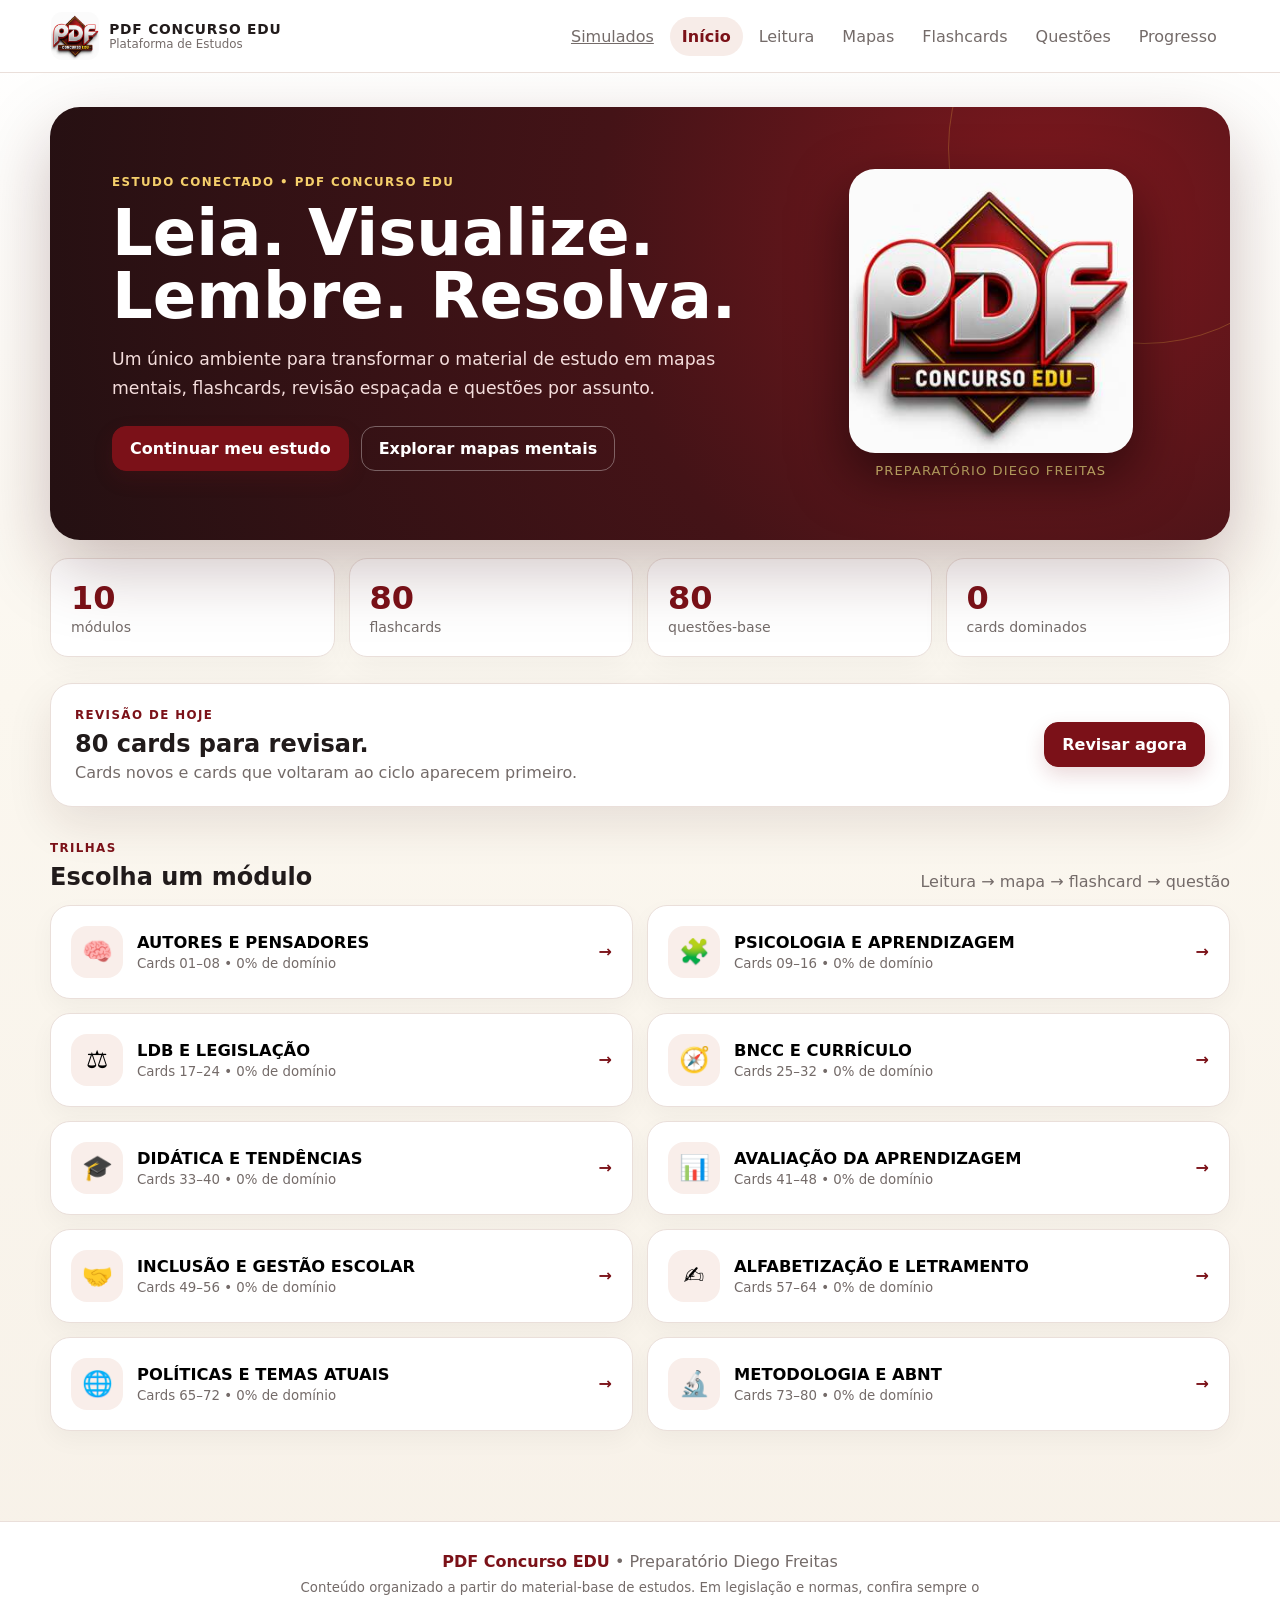
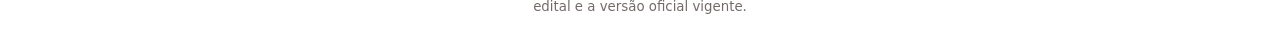
==== mapas/index.html @ 83bc8f93 "feat: connect study center to unified app shell" ====
<!doctype html>
<html lang="pt-BR">
<head>
  <meta charset="utf-8">
  <meta name="viewport" content="width=device-width,initial-scale=1,viewport-fit=cover">
  <meta name="theme-color" content="#7b1118">
  <meta name="description" content="Mapa de Estudos PDF Concurso EDU: leitura guiada, mapas mentais, flashcards, questões e acompanhamento de progresso.">
  <title>PDF Concurso EDU — Plataforma de Estudos</title>
  <link rel="icon" type="image/png" href="/assets/logo-pdf-concurso.png">
  <link rel="apple-touch-icon" href="/assets/logo-pdf-concurso.png">
  <link rel="manifest" href="/manifest.webmanifest">
  <link rel="stylesheet" href="styles.css">
</head>
<body>
<header class="topbar">
  <a class="brand" href="/" aria-label="PDF Concurso EDU - início">
    <img src="/assets/logo-pdf-concurso.png" alt="Logo PDF Concurso EDU">
    <span><strong>PDF CONCURSO EDU</strong><small>Plataforma de Estudos</small></span>
  </a>
  <nav class="topnav" aria-label="Navegação principal"><a href="/" class="navbtn navlink">Simulados</a>
    <button data-view="home" class="navbtn active">Início</button>
    <button data-view="read" class="navbtn">Leitura</button>
    <button data-view="maps" class="navbtn">Mapas</button>
    <button data-view="cards" class="navbtn">Flashcards</button>
    <button data-view="quiz" class="navbtn">Questões</button>
    <button data-view="progress" class="navbtn">Progresso</button>
  </nav>
  <button id="installBtn" class="install hidden">Instalar app</button>
</header>

<main>
  <section id="view-home" class="view">
    <div class="hero">
      <div>
        <p class="eyebrow">ESTUDO CONECTADO • PDF CONCURSO EDU</p>
        <h1>Leia. Visualize. Lembre. Resolva.</h1>
        <p>Um único ambiente para transformar o material de estudo em mapas mentais, flashcards, revisão espaçada e questões por assunto.</p>
        <div class="hero-actions">
          <button id="continueBtn" class="primary">Continuar meu estudo</button>
          <button class="secondary" data-view="maps">Explorar mapas mentais</button>
        </div>
      </div>
      <div class="hero-brand">
        <img src="/assets/logo-pdf-concurso.png" alt="PDF Concurso EDU">
        <span>Preparatório Diego Freitas</span>
      </div>
    </div>

    <div class="metrics">
      <article><b id="metricModules">10</b><span>módulos</span></article>
      <article><b id="metricCards">80</b><span>flashcards</span></article>
      <article><b id="metricQuestions">80</b><span>questões-base</span></article>
      <article><b id="metricRemembered">0</b><span>cards dominados</span></article>
    </div>

    <section class="panel today">
      <div>
        <p class="eyebrow">REVISÃO DE HOJE</p>
        <h2 id="dueTitle">Seu ciclo está pronto.</h2>
        <p id="dueText">Os cards ainda não revisados aparecem primeiro.</p>
      </div>
      <button id="reviewDueBtn" class="primary">Revisar agora</button>
    </section>

    <section>
      <div class="section-head">
        <div><p class="eyebrow">TRILHAS</p><h2>Escolha um módulo</h2></div>
        <span class="muted">Leitura → mapa → flashcard → questão</span>
      </div>
      <div id="homeModules" class="module-grid"></div>
    </section>
  </section>

  <section id="view-read" class="view hidden">
    <div class="page-head">
      <div><p class="eyebrow">LEITURA GUIADA</p><h1>Resumo por assunto</h1><p>Os pontos-chave do material-base organizados para leitura rápida antes da revisão ativa.</p></div>
      <div id="readSelector" class="module-select"></div>
    </div>
    <div class="reading-layout">
      <aside class="panel module-summary">
        <span id="readIcon" class="big-icon">📘</span>
        <p class="eyebrow">MÓDULO ATUAL</p>
        <h2 id="readModuleTitle"></h2>
        <p id="readModuleMeta"></p>
        <button class="secondary full" data-jump="maps">Abrir mapa mental</button>
        <button class="secondary full" data-jump="cards">Revisar flashcards</button>
      </aside>
      <div id="readingContent" class="reading-list"></div>
    </div>
  </section>

  <section id="view-maps" class="view hidden">
    <div class="page-head">
      <div><p class="eyebrow">MAPAS MENTAIS</p><h1>Conecte os conceitos</h1><p>Toque em cada ramo para abrir a explicação e a pegadinha associada.</p></div>
      <div id="mapSelector" class="module-select"></div>
    </div>
    <div id="mindmapStage" class="mindmap-stage"></div>
  </section>

  <section id="view-cards" class="view hidden">
    <div class="page-head">
      <div><p class="eyebrow">FLASHCARDS</p><h1>Revisão ativa</h1><p>Tente responder antes de virar. Depois marque seu nível de domínio.</p></div>
      <div class="card-controls">
        <select id="cardModuleSelect" aria-label="Filtrar flashcards por módulo"></select>
        <button id="shuffleCards" class="secondary compact">Embaralhar</button>
      </div>
    </div>
    <div class="flash-wrap">
      <div class="flash-meta">
        <span id="flashModule"></span>
        <strong id="flashCount"></strong>
      </div>
      <button id="flashcard" class="flashcard" aria-label="Virar flashcard">
        <span class="flash-inner">
          <span class="flash-face flash-front">
            <small>PERGUNTA</small>
            <strong id="flashQuestion"></strong>
            <em>Toque para virar</em>
          </span>
          <span class="flash-face flash-back">
            <small>RESPOSTA</small>
            <strong id="flashAnswer"></strong>
            <span id="flashTrap" class="trap"></span>
          </span>
        </span>
      </button>
      <div class="mastery">
        <button data-level="missed" class="missed">Não lembrei</button>
        <button data-level="almost" class="almost">Quase</button>
        <button data-level="remembered" class="remembered">Lembrei</button>
      </div>
      <div class="flash-nav">
        <button id="prevCard" class="secondary">← Anterior</button>
        <button id="nextCard" class="primary">Próximo →</button>
      </div>
    </div>
  </section>

  <section id="view-quiz" class="view hidden">
    <div class="page-head">
      <div><p class="eyebrow">QUESTÕES</p><h1>Treino ligado ao conteúdo</h1><p>As 80 questões-base usam as perguntas e respostas dos flashcards, com alternativas do mesmo módulo.</p></div>
    </div>
    <section id="quizSetup" class="panel quiz-setup">
      <label>Módulo<select id="quizModuleSelect"></select></label>
      <label>Quantidade<select id="quizAmount"><option value="5">5 questões</option><option value="10" selected>10 questões</option><option value="20">20 questões</option><option value="40">40 questões</option></select></label>
      <button id="startQuiz" class="primary">Começar treino</button>
    </section>
    <section id="quizPlay" class="hidden">
      <div class="quiz-top"><span id="quizProgress"></span><span id="quizScore"></span></div>
      <div class="progressbar"><i id="quizBar"></i></div>
      <article class="quiz-card">
        <span id="quizTag" class="tag"></span>
        <h2 id="quizPrompt"></h2>
        <div id="quizOptions" class="quiz-options"></div>
        <div id="quizFeedback" class="feedback hidden"></div>
        <button id="quizNext" class="primary hidden">Próxima questão</button>
      </article>
    </section>
    <section id="quizResult" class="panel result hidden"></section>
  </section>

  <section id="view-progress" class="view hidden">
    <div class="page-head">
      <div><p class="eyebrow">PROGRESSO</p><h1>Seu painel de domínio</h1><p>Acompanhe o que já foi estudado, o que está quase lá e o que precisa voltar para a revisão.</p></div>
    </div>
    <div class="progress-grid">
      <article class="panel progress-ring-card">
        <div id="masteryRing" class="mastery-ring"><span><b id="masteryPercent">0%</b><small>domínio</small></span></div>
        <p id="masteryText">Comece pelos primeiros flashcards para construir seu histórico.</p>
      </article>
      <article class="panel progress-numbers">
        <div><b id="pRemembered">0</b><span>Lembrei</span></div>
        <div><b id="pAlmost">0</b><span>Quase</span></div>
        <div><b id="pMissed">0</b><span>Não lembrei</span></div>
        <div><b id="pQuiz">0%</b><span>Acerto em questões</span></div>
      </article>
    </div>
    <section class="panel">
      <div class="section-head"><div><p class="eyebrow">POR MÓDULO</p><h2>Evolução das trilhas</h2></div></div>
      <div id="moduleProgress" class="module-progress"></div>
    </section>
    <div class="danger-zone">
      <button id="resetProgress" class="ghost danger">Zerar meu progresso</button>
    </div>
  </section>
</main>

<dialog id="detailDialog">
  <button id="closeDialog" class="dialog-close" aria-label="Fechar">×</button>
  <span id="dialogTag" class="tag"></span>
  <h2 id="dialogTitle"></h2>
  <p id="dialogAnswer"></p>
  <div id="dialogTrap" class="trap"></div>
  <div class="dialog-actions">
    <button id="dialogCard" class="secondary">Abrir no flashcard</button>
    <button id="dialogQuiz" class="primary">Treinar esta trilha</button>
  </div>
</dialog>

<nav class="bottomnav" aria-label="Navegação móvel">
  <button data-view="home" class="navbtn active">⌂<span>Início</span></button>
  <button data-view="maps" class="navbtn">⌘<span>Mapas</span></button>
  <button data-view="cards" class="navbtn">▣<span>Cards</span></button>
  <button data-view="quiz" class="navbtn">✓<span>Questões</span></button>
  <button data-view="progress" class="navbtn">◎<span>Progresso</span></button>
</nav>

<footer>
  <strong>PDF Concurso EDU</strong> • Preparatório Diego Freitas
  <small>Conteúdo organizado a partir do material-base de estudos. Em legislação e normas, confira sempre o edital e a versão oficial vigente.</small>
</footer>
<script src="app.js"></script>
</body>
</html>
---- mapas/styles.css ----
:root{
  --red:#7b1118;--red2:#a21620;--dark:#241012;--gold:#f3bf45;--cream:#fbf7ef;
  --paper:#fff;--ink:#211b1b;--muted:#746b69;--line:#eadfda;--ok:#236a48;--warn:#a96816;--bad:#a62a2a;
  --shadow:0 18px 45px rgba(56,20,22,.10);--radius:22px
}
*{box-sizing:border-box}html{scroll-behavior:smooth}body{margin:0;font-family:Inter,ui-sans-serif,system-ui,-apple-system,BlinkMacSystemFont,"Segoe UI",sans-serif;background:linear-gradient(180deg,#fff 0,#fbf7ef 42%,#f7f1e8 100%);color:var(--ink);min-height:100vh}
button,select{font:inherit}button{cursor:pointer}button:focus-visible,select:focus-visible,a:focus-visible{outline:3px solid #efc65f;outline-offset:3px}.hidden{display:none!important}
.topbar{position:sticky;top:0;z-index:50;display:flex;align-items:center;gap:24px;padding:12px clamp(16px,4vw,54px);background:rgba(255,255,255,.94);backdrop-filter:blur(16px);border-bottom:1px solid var(--line)}
.brand{display:flex;align-items:center;gap:10px;text-decoration:none;color:var(--ink);min-width:max-content}.brand img{width:48px;height:48px;object-fit:contain;border-radius:11px}.brand span{display:flex;flex-direction:column}.brand strong{font-size:.86rem;letter-spacing:.06em}.brand small{color:var(--muted);font-size:.74rem}
.topnav{display:flex;gap:4px;margin-left:auto}.navbtn{border:0;background:transparent;color:var(--muted);padding:10px 12px;border-radius:999px}.navbtn.active,.navbtn:hover{background:#f7ece8;color:var(--red);font-weight:700}
.install{border:1px solid #e6c66e;background:#fff7d7;color:#604715;padding:9px 12px;border-radius:12px;font-weight:700}
main{width:min(1180px,calc(100% - 32px));margin:0 auto;padding:34px 0 90px}.view{animation:fade .2s ease}@keyframes fade{from{opacity:.25;transform:translateY(5px)}to{opacity:1;transform:none}}
.hero{min-height:390px;border-radius:30px;padding:clamp(30px,5vw,62px);background:radial-gradient(circle at 85% 25%,#7f181e 0,#441317 43%,#241012 100%);color:#fff;display:grid;grid-template-columns:1.4fr .75fr;gap:40px;align-items:center;box-shadow:0 28px 70px rgba(62,17,20,.26);overflow:hidden;position:relative}.hero:before{content:"";position:absolute;width:390px;height:390px;border:1px solid rgba(243,191,69,.25);border-radius:50%;right:-110px;top:-155px}.hero h1{font-size:clamp(2.35rem,5vw,4.7rem);line-height:.98;margin:.2em 0 .28em;max-width:780px}.hero p:not(.eyebrow){font-size:1.08rem;line-height:1.65;color:#f4dddc;max-width:710px}.hero-actions{display:flex;gap:12px;flex-wrap:wrap;margin-top:24px}.hero-brand{display:flex;flex-direction:column;align-items:center;gap:10px;position:relative;z-index:2}.hero-brand img{width:min(290px,80%);aspect-ratio:1;object-fit:contain;filter:drop-shadow(0 22px 28px #0008);border-radius:26px}.hero-brand span{font-size:.82rem;color:#f6d680;letter-spacing:.08em;text-transform:uppercase}
.eyebrow{font-size:.74rem!important;font-weight:800;letter-spacing:.12em;color:var(--red);text-transform:uppercase;margin:0 0 8px}.hero .eyebrow{color:#f5cf6b}.primary,.secondary,.ghost{border-radius:14px;padding:12px 17px;font-weight:800;transition:.18s}.primary{border:1px solid var(--red);background:var(--red);color:#fff;box-shadow:0 8px 20px rgba(123,17,24,.16)}.primary:hover{background:var(--red2);transform:translateY(-1px)}.secondary{border:1px solid #dacac3;background:#fff;color:var(--red)}.hero .secondary{background:transparent;border-color:#ffffff55;color:#fff}.ghost{border:1px solid var(--line);background:transparent;color:var(--muted)}.compact{padding:9px 12px}.full{width:100%;margin-top:9px}
.metrics{display:grid;grid-template-columns:repeat(4,1fr);gap:14px;margin:18px 0 26px}.metrics article{background:#fff;border:1px solid var(--line);border-radius:18px;padding:20px;box-shadow:0 10px 30px rgba(30,20,20,.04)}.metrics b{display:block;font-size:2rem;color:var(--red)}.metrics span{color:var(--muted);font-size:.88rem}
.panel{background:#fff;border:1px solid var(--line);border-radius:var(--radius);padding:24px;box-shadow:var(--shadow)}.today{display:flex;justify-content:space-between;align-items:center;gap:18px;margin-bottom:34px}.today h2{margin:3px 0 5px}.today p:last-child{margin:0;color:var(--muted)}
.section-head,.page-head{display:flex;justify-content:space-between;align-items:flex-end;gap:22px}.section-head{margin:24px 0 14px}.section-head h2,.page-head h1{margin:0}.muted,.page-head p{color:var(--muted)}.page-head{margin-bottom:24px}.page-head>div:first-child{max-width:720px}
.module-grid{display:grid;grid-template-columns:repeat(2,1fr);gap:14px}.module-card{border:1px solid var(--line);background:#fff;border-radius:20px;padding:20px;text-align:left;display:grid;grid-template-columns:auto 1fr auto;gap:14px;align-items:center;box-shadow:0 9px 25px rgba(30,20,20,.04);transition:.2s}.module-card:hover{transform:translateY(-2px);border-color:#d4aaa7;box-shadow:var(--shadow)}.module-card .icon{width:52px;height:52px;border-radius:16px;background:#f9eeea;display:grid;place-items:center;font-size:1.55rem}.module-card b{display:block;font-size:1.02rem}.module-card small{display:block;color:var(--muted);margin-top:4px}.module-card .arrow{color:var(--red);font-weight:900}.module-card .mini{height:5px;background:#eee3df;border-radius:99px;overflow:hidden;margin-top:10px}.module-card .mini i{display:block;height:100%;background:linear-gradient(90deg,var(--red),var(--gold));border-radius:inherit}
.module-select{display:flex;gap:7px;flex-wrap:wrap;justify-content:flex-end}.module-select button{border:1px solid var(--line);background:#fff;color:var(--muted);border-radius:999px;padding:8px 11px}.module-select button.active{background:var(--red);color:#fff;border-color:var(--red)}
.reading-layout{display:grid;grid-template-columns:290px 1fr;gap:20px;align-items:start}.module-summary{position:sticky;top:88px}.big-icon{font-size:2.7rem;display:block;margin-bottom:12px}.module-summary h2{margin:6px 0}.module-summary>p:last-of-type{color:var(--muted);line-height:1.55}.reading-list{display:grid;gap:11px}.reading-list details{background:#fff;border:1px solid var(--line);border-radius:18px;padding:0 18px;box-shadow:0 8px 20px rgba(30,20,20,.035)}.reading-list summary{cursor:pointer;padding:18px 8px;font-weight:800;color:#442326}.reading-list details[open]{border-color:#d9aaa6}.reading-body{padding:0 8px 19px;color:#453e3d;line-height:1.68}.reading-body .trap{margin-top:13px}
.mindmap-stage{position:relative;height:690px;border-radius:30px;background:radial-gradient(circle at center,#fff 0,#fffaf4 45%,#f5ece4 100%);border:1px solid var(--line);overflow:hidden;box-shadow:var(--shadow)}.connections{position:absolute;inset:0;width:100%;height:100%;pointer-events:none}.connections line{stroke:#d8b3ac;stroke-width:.55;stroke-dasharray:1.5 1}.map-center,.map-node{position:absolute;transform:translate(-50%,-50%)}.map-center{left:50%;top:50%;width:230px;min-height:128px;background:linear-gradient(145deg,var(--red),#4c1115);color:#fff;border-radius:28px;display:grid;place-items:center;text-align:center;padding:22px;box-shadow:0 20px 45px rgba(93,17,22,.27);z-index:3}.map-center b{font-size:1.08rem}.map-center span{display:block;color:#f5cf6b;font-size:.75rem;margin-bottom:7px}.map-node{width:190px;min-height:105px;border:1px solid #e0c7c1;background:#fff;border-radius:18px;padding:14px;text-align:left;box-shadow:0 10px 24px rgba(50,20,20,.09);z-index:4;color:var(--ink)}.map-node:hover{border-color:#c47d78;transform:translate(-50%,-50%) scale(1.035)}.map-node small{color:var(--red);font-weight:800}.map-node b{display:block;margin-top:5px;font-size:.85rem;line-height:1.3}
.card-controls{display:flex;gap:8px}.card-controls select,.quiz-setup select{padding:10px 12px;border:1px solid var(--line);border-radius:12px;background:#fff;color:var(--ink)}.flash-wrap{width:min(760px,100%);margin:0 auto}.flash-meta{display:flex;justify-content:space-between;margin-bottom:12px;color:var(--muted)}.flash-meta strong{color:var(--red)}.flashcard{width:100%;height:390px;border:0;background:transparent;perspective:1200px;padding:0}.flash-inner{display:block;position:relative;width:100%;height:100%;transform-style:preserve-3d;transition:transform .55s cubic-bezier(.2,.75,.2,1)}.flashcard.flipped .flash-inner{transform:rotateY(180deg)}.flash-face{position:absolute;inset:0;backface-visibility:hidden;border-radius:30px;padding:clamp(28px,5vw,54px);display:flex;flex-direction:column;justify-content:center;align-items:center;text-align:center;box-shadow:var(--shadow)}.flash-front{background:linear-gradient(145deg,#fff,#fff9f2);border:1px solid #e7d5ce}.flash-back{background:linear-gradient(145deg,#5e1217,#2d1012);color:#fff;transform:rotateY(180deg)}.flash-face small{font-weight:900;letter-spacing:.14em;color:var(--red);margin-bottom:20px}.flash-back small{color:#f4c85a}.flash-face strong{font-size:clamp(1.35rem,3vw,2.15rem);line-height:1.34;max-width:640px}.flash-face em{color:var(--muted);font-style:normal;margin-top:26px}.flash-back .trap{margin-top:22px;max-width:630px}.mastery{display:grid;grid-template-columns:repeat(3,1fr);gap:10px;margin:14px 0}.mastery button{padding:13px;border-radius:14px;font-weight:800;background:#fff}.mastery .missed{border:1px solid #e6b0ad;color:var(--bad)}.mastery .almost{border:1px solid #e9c985;color:var(--warn)}.mastery .remembered{border:1px solid #a9d2be;color:var(--ok)}.mastery button.selected{box-shadow:inset 0 0 0 2px currentColor;background:#fffdf8}.flash-nav{display:flex;justify-content:space-between;gap:10px}
.trap{display:block;background:#fff4ce;border:1px solid #efd47d;color:#6b5010;border-radius:14px;padding:12px 14px;line-height:1.48;font-size:.9rem}.flash-back .trap{background:#ffffff12;border-color:#f3c66055;color:#ffe9a7}
.quiz-setup{display:grid;grid-template-columns:1fr 1fr auto;gap:16px;align-items:end}.quiz-setup label{display:flex;flex-direction:column;gap:7px;font-weight:800;color:#4b3c3a}.quiz-top{display:flex;justify-content:space-between;color:var(--muted);margin-bottom:9px}.progressbar{height:7px;background:#eadfda;border-radius:99px;overflow:hidden;margin-bottom:17px}.progressbar i{display:block;height:100%;width:0;background:linear-gradient(90deg,var(--red),var(--gold));transition:.3s}.quiz-card{background:#fff;border:1px solid var(--line);border-radius:26px;padding:clamp(22px,4vw,38px);box-shadow:var(--shadow)}.tag{display:inline-block;background:#f7e8e5;color:var(--red);border-radius:999px;padding:6px 10px;font-size:.72rem;font-weight:900;letter-spacing:.04em}.quiz-card h2{font-size:clamp(1.25rem,2.6vw,1.85rem);line-height:1.35}.quiz-options{display:grid;gap:10px}.quiz-options button{border:1px solid var(--line);background:#fff;border-radius:16px;padding:15px 16px;text-align:left;line-height:1.5;color:#3c3433}.quiz-options button:hover:not(:disabled){border-color:#c7837e;background:#fffaf7}.quiz-options button.correct{border-color:#78b397;background:#eef8f2;color:#1d5d3d}.quiz-options button.wrong{border-color:#d98d88;background:#fff0ee;color:#8d2828}.feedback{margin:16px 0;background:#f9f5ee;border-radius:16px;padding:16px;line-height:1.55}.feedback strong{display:block;margin-bottom:6px}.result{text-align:center;margin-top:18px}.result .bigscore{font-size:4rem;color:var(--red);font-weight:900;line-height:1}.result p{color:var(--muted)}
.progress-grid{display:grid;grid-template-columns:.8fr 1.4fr;gap:16px;margin-bottom:16px}.progress-ring-card{text-align:center}.mastery-ring{width:190px;height:190px;border-radius:50%;margin:0 auto 18px;display:grid;place-items:center;background:conic-gradient(var(--red) 0%,#eadfda 0)}.mastery-ring:before{content:"";width:142px;height:142px;background:#fff;border-radius:50%;position:absolute}.mastery-ring span{position:relative;z-index:2;display:flex;flex-direction:column}.mastery-ring b{font-size:2.15rem;color:var(--red)}.mastery-ring small{color:var(--muted)}.progress-ring-card p{color:var(--muted);line-height:1.5}.progress-numbers{display:grid;grid-template-columns:repeat(2,1fr);gap:10px}.progress-numbers div{background:#fbf7f1;border-radius:16px;padding:20px}.progress-numbers b{display:block;font-size:1.8rem;color:var(--red)}.progress-numbers span{color:var(--muted);font-size:.85rem}.module-progress{display:grid;gap:13px}.module-progress-row{display:grid;grid-template-columns:46px 1fr auto;gap:12px;align-items:center}.module-progress-row .icon{width:42px;height:42px;border-radius:12px;background:#f8eeea;display:grid;place-items:center}.module-progress-row b{display:block}.module-progress-row small{color:var(--muted)}.module-progress-row .rowbar{height:6px;background:#eee3df;border-radius:99px;overflow:hidden;margin-top:8px}.module-progress-row .rowbar i{display:block;height:100%;background:linear-gradient(90deg,var(--red),var(--gold))}.danger-zone{text-align:right;margin-top:18px}.danger{color:var(--bad);border-color:#efc4c1}
dialog{width:min(640px,calc(100% - 30px));border:0;border-radius:26px;padding:32px;box-shadow:0 30px 80px #0005;color:var(--ink)}dialog::backdrop{background:#1c0e0f99;backdrop-filter:blur(4px)}.dialog-close{position:absolute;right:18px;top:14px;border:0;background:transparent;font-size:2rem;color:var(--muted)}dialog h2{font-size:1.45rem;line-height:1.35}dialog p{line-height:1.65;color:#4b4240}.dialog-actions{display:flex;gap:10px;margin-top:18px}
.bottomnav{display:none}footer{text-align:center;color:var(--muted);padding:30px 20px 38px;border-top:1px solid var(--line);background:#fff}footer strong{color:var(--red)}footer small{display:block;margin:7px auto 0;max-width:720px;line-height:1.45}
@media(max-width:980px){.topnav{display:none}.install{margin-left:auto}.hero{grid-template-columns:1fr}.hero-brand{display:none}.metrics{grid-template-columns:repeat(2,1fr)}.reading-layout{grid-template-columns:1fr}.module-summary{position:static}.page-head{align-items:flex-start;flex-direction:column}.module-select{justify-content:flex-start}.mindmap-stage{height:auto;padding:20px;display:grid;grid-template-columns:repeat(2,1fr);gap:12px}.connections{display:none}.map-center,.map-node{position:static;transform:none;width:auto;min-height:110px}.map-center{grid-column:1/-1}.map-node:hover{transform:none}.progress-grid{grid-template-columns:1fr}}
@media(max-width:720px){main{width:min(100% - 22px,1180px);padding-top:18px;padding-bottom:110px}.topbar{padding:9px 12px}.brand img{width:42px;height:42px}.brand strong{font-size:.78rem}.brand small{font-size:.68rem}.install{font-size:.75rem;padding:8px 9px}.hero{padding:30px 24px;min-height:360px;border-radius:24px}.hero h1{font-size:2.7rem}.metrics{gap:8px}.metrics article{padding:15px}.metrics b{font-size:1.55rem}.today{align-items:flex-start;flex-direction:column}.today .primary{width:100%}.module-grid{grid-template-columns:1fr}.module-card{padding:15px}.reading-list details{padding:0 12px}.mindmap-stage{grid-template-columns:1fr}.map-center{grid-column:auto}.flashcard{height:410px}.flash-face{padding:28px 22px}.mastery{grid-template-columns:1fr}.flash-nav button{flex:1}.quiz-setup{grid-template-columns:1fr}.progress-numbers{grid-template-columns:1fr 1fr}.bottomnav{position:fixed;display:grid;grid-template-columns:repeat(5,1fr);left:8px;right:8px;bottom:max(8px,env(safe-area-inset-bottom));z-index:60;background:#fff;border:1px solid var(--line);border-radius:20px;padding:6px;box-shadow:0 14px 40px #2e141633}.bottomnav .navbtn{padding:8px 3px;font-size:1.1rem}.bottomnav .navbtn span{display:block;font-size:.62rem;margin-top:2px}.page-head h1{font-size:2rem}.dialog-actions{flex-direction:column}footer{padding-bottom:110px}}
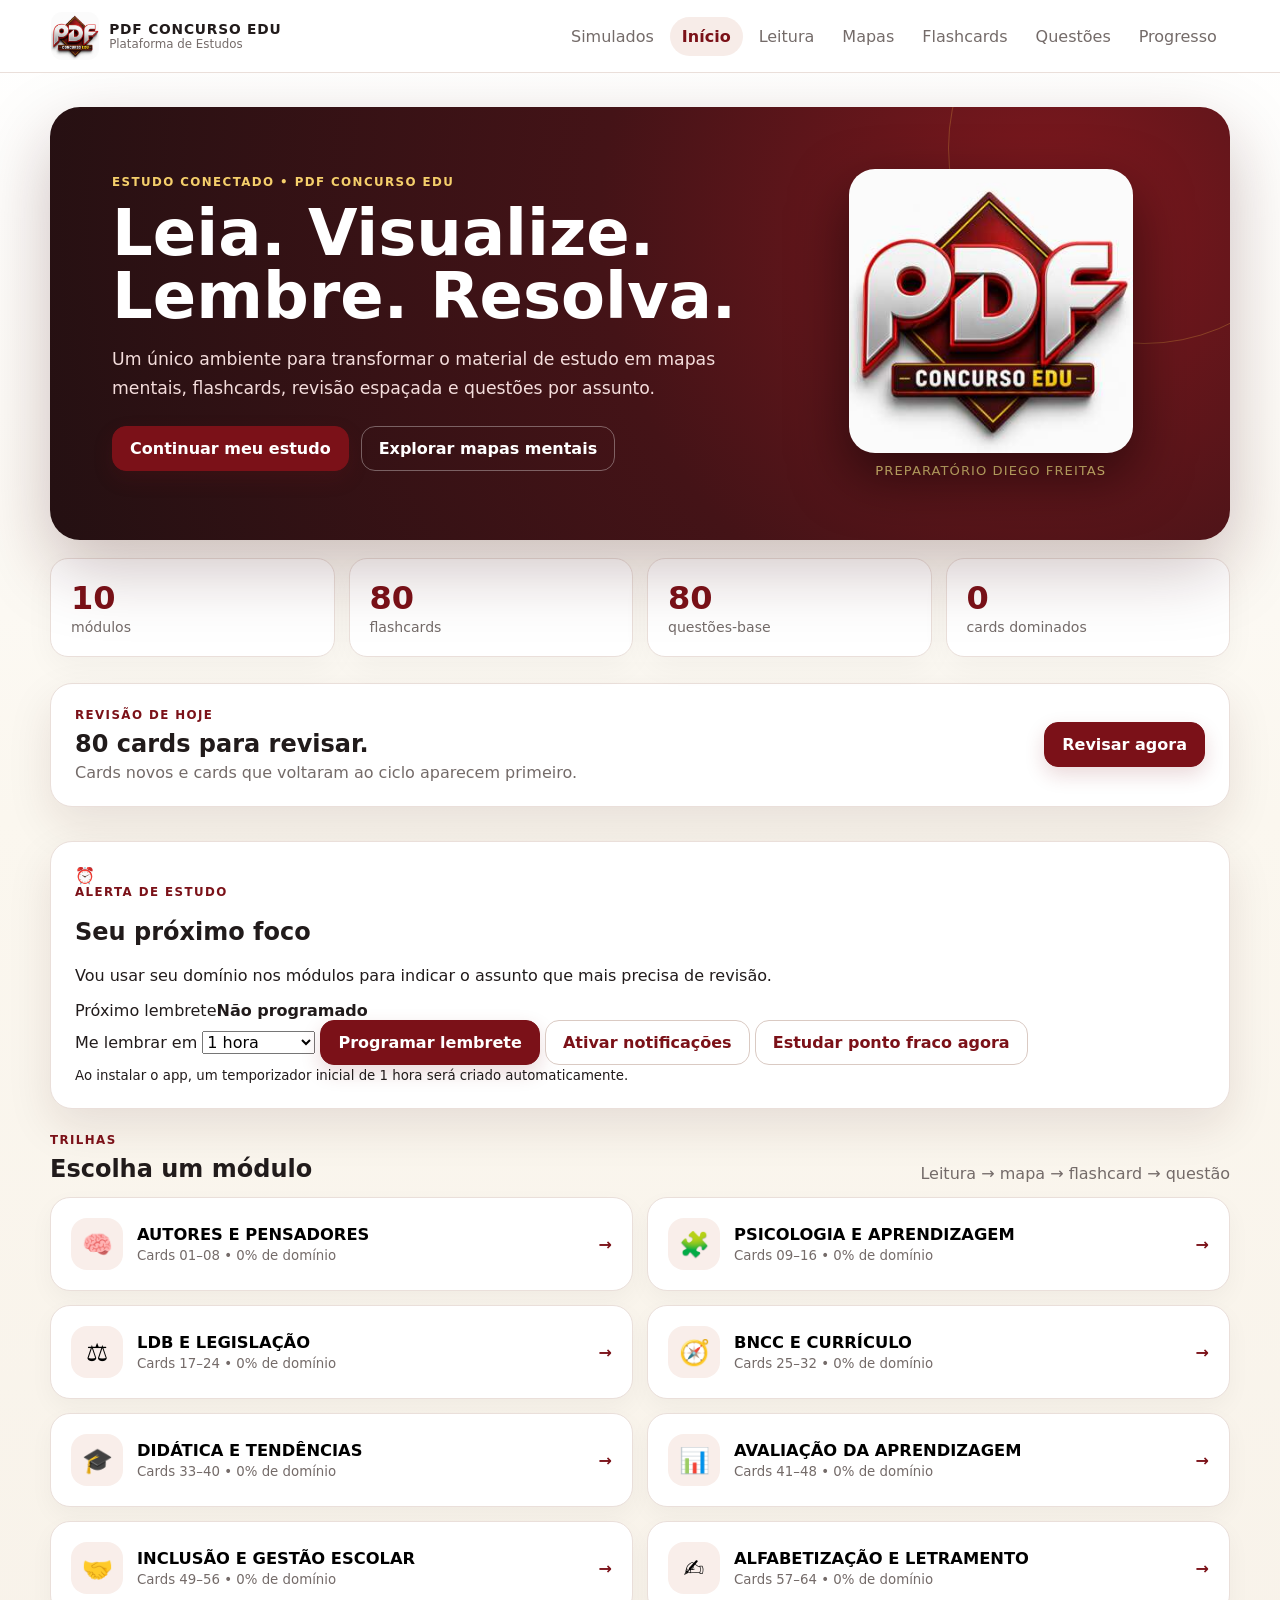
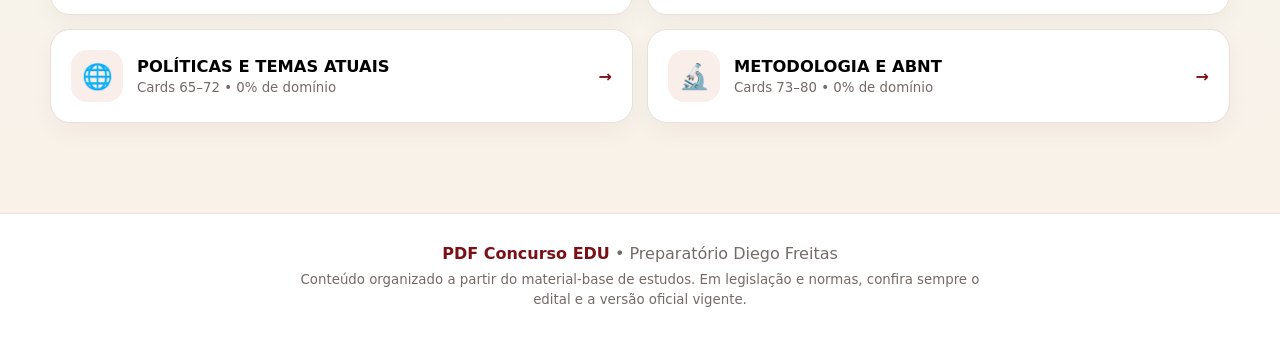
==== commit a0e30f37: "feat: add study alert to study center" ====
--- a/mapas/index.html
+++ b/mapas/index.html
@@ -62,6 +62,32 @@
       <button id="reviewDueBtn" class="primary">Revisar agora</button>
     </section>
 
+    <section id="studyAlert" class="panel study-alert">
+      <div class="study-alert-head">
+        <span class="alert-icon">⏰</span>
+        <div>
+          <p class="eyebrow">ALERTA DE ESTUDO</p>
+          <h2>Seu próximo foco</h2>
+          <p id="studyWeakText">Vou usar seu domínio nos módulos para indicar o assunto que mais precisa de revisão.</p>
+        </div>
+      </div>
+      <div class="study-countdown"><span>Próximo lembrete</span><strong id="studyCountdown">Não programado</strong></div>
+      <div class="study-reminder-actions">
+        <label>Me lembrar em
+          <select id="studyDelay">
+            <option value="30">30 minutos</option>
+            <option value="60" selected>1 hora</option>
+            <option value="180">3 horas</option>
+            <option value="1440">Amanhã</option>
+          </select>
+        </label>
+        <button id="scheduleStudyReminder" class="primary">Programar lembrete</button>
+        <button id="enableStudyNotifications" class="secondary">Ativar notificações</button>
+        <button id="studyWeakNow" class="secondary">Estudar ponto fraco agora</button>
+      </div>
+      <small id="studyReminderStatus" class="study-status">Ao instalar o app, um temporizador inicial de 1 hora será criado automaticamente.</small>
+    </section>
+
     <section>
       <div class="section-head">
         <div><p class="eyebrow">TRILHAS</p><h2>Escolha um módulo</h2></div>
--- a/mapas/styles.css
+++ b/mapas/styles.css
@@ -27,3 +27,4 @@
 .bottomnav{display:none}footer{text-align:center;color:var(--muted);padding:30px 20px 38px;border-top:1px solid var(--line);background:#fff}footer strong{color:var(--red)}footer small{display:block;margin:7px auto 0;max-width:720px;line-height:1.45}
 @media(max-width:980px){.topnav{display:none}.install{margin-left:auto}.hero{grid-template-columns:1fr}.hero-brand{display:none}.metrics{grid-template-columns:repeat(2,1fr)}.reading-layout{grid-template-columns:1fr}.module-summary{position:static}.page-head{align-items:flex-start;flex-direction:column}.module-select{justify-content:flex-start}.mindmap-stage{height:auto;padding:20px;display:grid;grid-template-columns:repeat(2,1fr);gap:12px}.connections{display:none}.map-center,.map-node{position:static;transform:none;width:auto;min-height:110px}.map-center{grid-column:1/-1}.map-node:hover{transform:none}.progress-grid{grid-template-columns:1fr}}
 @media(max-width:720px){main{width:min(100% - 22px,1180px);padding-top:18px;padding-bottom:110px}.topbar{padding:9px 12px}.brand img{width:42px;height:42px}.brand strong{font-size:.78rem}.brand small{font-size:.68rem}.install{font-size:.75rem;padding:8px 9px}.hero{padding:30px 24px;min-height:360px;border-radius:24px}.hero h1{font-size:2.7rem}.metrics{gap:8px}.metrics article{padding:15px}.metrics b{font-size:1.55rem}.today{align-items:flex-start;flex-direction:column}.today .primary{width:100%}.module-grid{grid-template-columns:1fr}.module-card{padding:15px}.reading-list details{padding:0 12px}.mindmap-stage{grid-template-columns:1fr}.map-center{grid-column:auto}.flashcard{height:410px}.flash-face{padding:28px 22px}.mastery{grid-template-columns:1fr}.flash-nav button{flex:1}.quiz-setup{grid-template-columns:1fr}.progress-numbers{grid-template-columns:1fr 1fr}.bottomnav{position:fixed;display:grid;grid-template-columns:repeat(5,1fr);left:8px;right:8px;bottom:max(8px,env(safe-area-inset-bottom));z-index:60;background:#fff;border:1px solid var(--line);border-radius:20px;padding:6px;box-shadow:0 14px 40px #2e141633}.bottomnav .navbtn{padding:8px 3px;font-size:1.1rem}.bottomnav .navbtn span{display:block;font-size:.62rem;margin-top:2px}.page-head h1{font-size:2rem}.dialog-actions{flex-direction:column}footer{padding-bottom:110px}}
+.navlink{text-decoration:none;display:inline-flex;align-items:center;justify-content:center}
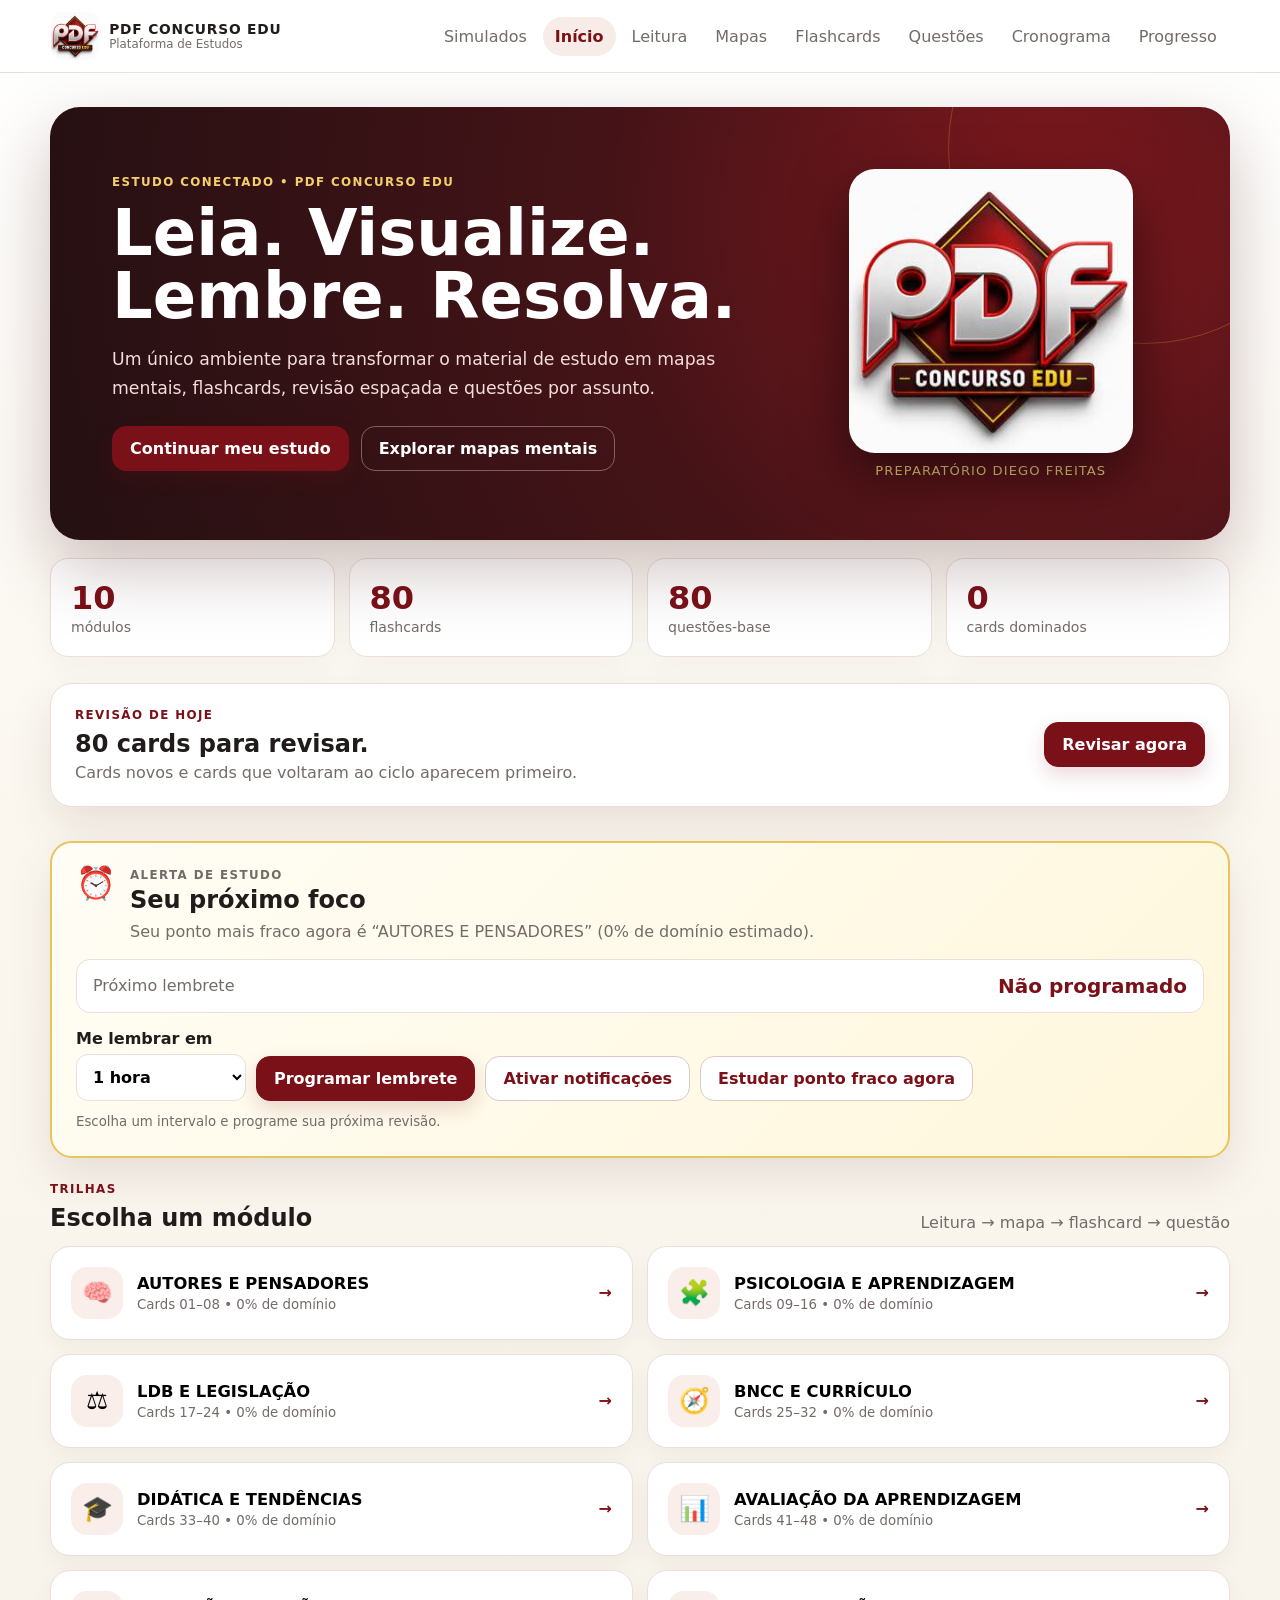
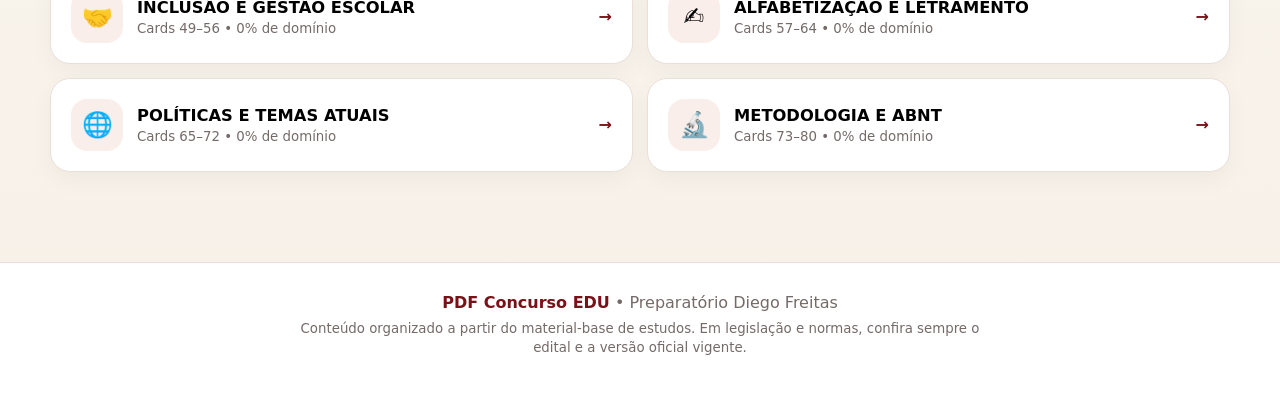
==== commit c56f217b: "feat: add intelligent study planner interface" ====
--- a/mapas/index.html
+++ b/mapas/index.html
@@ -10,6 +10,7 @@
   <link rel="apple-touch-icon" href="/assets/logo-pdf-concurso.png">
   <link rel="manifest" href="/manifest.webmanifest">
   <link rel="stylesheet" href="styles.css">
+  <link rel="stylesheet" href="planner.css">
 </head>
 <body>
 <header class="topbar">
@@ -23,6 +24,7 @@
     <button data-view="maps" class="navbtn">Mapas</button>
     <button data-view="cards" class="navbtn">Flashcards</button>
     <button data-view="quiz" class="navbtn">Questões</button>
+    <button data-view="planner" class="navbtn">Cronograma</button>
     <button data-view="progress" class="navbtn">Progresso</button>
   </nav>
   <button id="installBtn" class="install hidden">Instalar app</button>
@@ -209,6 +211,77 @@
       <button id="resetProgress" class="ghost danger">Zerar meu progresso</button>
     </div>
   </section>
+
+  <section id="view-planner" class="view hidden">
+    <div class="page-head planner-page-head">
+      <div>
+        <p class="eyebrow">CRONOGRAMA INTELIGENTE</p>
+        <h1>Seu plano de estudos, dia após dia</h1>
+        <p>Defina dias, horários, disciplinas e temas. O app distribui sua carga, preserva o ponto onde você parou e replaneja pendências sem perder a sequência.</p>
+      </div>
+      <div class="planner-head-actions">
+        <button id="plannerSetupBtn" class="primary">Montar meu cronograma</button>
+        <button id="plannerReplanBtn" class="secondary hidden">Replanejar</button>
+      </div>
+    </div>
+
+    <section id="plannerEmpty" class="panel planner-empty">
+      <span class="planner-empty-icon">🗓️</span>
+      <h2>Monte seu primeiro ciclo de estudos</h2>
+      <p>O assistente vai perguntar sua rotina, disciplinas, tópicos, nível, revisões, caderno de erros e dias de simulado. Depois ele cria o cronograma automaticamente.</p>
+      <button id="plannerEmptyStart" class="primary">Começar planejamento</button>
+    </section>
+
+    <div id="plannerDashboard" class="hidden">
+      <section class="planner-metrics">
+        <article><b id="plannerWeeklyHours">0h</b><span>disponíveis/semana</span></article>
+        <article><b id="plannerNeededHours">0h</b><span>recomendadas/semana</span></article>
+        <article><b id="plannerAdherence">0%</b><span>cumprimento</span></article>
+        <article><b id="plannerErrorCount">0</b><span>erros para revisar</span></article>
+      </section>
+
+      <section id="plannerNextCard" class="panel planner-next">
+        <div>
+          <p class="eyebrow">PRÓXIMO PASSO</p>
+          <h2 id="plannerNextTitle">Seu próximo estudo aparecerá aqui.</h2>
+          <p id="plannerNextMeta"></p>
+          <div id="plannerNextRecipe" class="planner-recipe"></div>
+        </div>
+        <div class="planner-next-actions">
+          <button id="plannerStartTask" class="primary">Começar agora</button>
+          <button id="plannerCompleteTask" class="secondary">Marcar concluído</button>
+          <button id="plannerSnoozeTask" class="ghost">Adiar 30 min</button>
+        </div>
+      </section>
+
+      <section class="panel">
+        <div class="section-head">
+          <div><p class="eyebrow">SEMANA</p><h2 id="plannerWeekTitle">Agenda da semana</h2></div>
+          <button id="plannerTodayBtn" class="secondary compact">Ir para hoje</button>
+        </div>
+        <div id="plannerWeek" class="planner-week"></div>
+      </section>
+
+      <section class="planner-two-col">
+        <article class="panel">
+          <div class="section-head"><div><p class="eyebrow">LINHA DE DESENVOLVIMENTO</p><h2>Onde parei e o que vem agora</h2></div></div>
+          <div id="plannerRoadmap" class="planner-roadmap"></div>
+        </article>
+        <article class="panel">
+          <div class="section-head"><div><p class="eyebrow">RELATÓRIO</p><h2>Desempenho do planejamento</h2></div></div>
+          <div id="plannerReport" class="planner-report"></div>
+        </article>
+      </section>
+
+      <section class="panel">
+        <div class="section-head">
+          <div><p class="eyebrow">CADERNO DE ERROS</p><h2>Erros viram tarefas de revisão</h2></div>
+          <button id="plannerClearResolvedErrors" class="secondary compact">Limpar resolvidos</button>
+        </div>
+        <div id="plannerErrors" class="planner-errors"></div>
+      </section>
+    </div>
+  </section>
 </main>
 
 <dialog id="detailDialog">
@@ -223,11 +296,135 @@
   </div>
 </dialog>
 
+
+<dialog id="plannerWizard" class="planner-dialog">
+  <button id="plannerWizardClose" class="dialog-close" aria-label="Fechar">×</button>
+  <div class="planner-wizard-head">
+    <p class="eyebrow">PLANEJAMENTO PERSONALIZADO</p>
+    <h2 id="plannerWizardTitle">1. Objetivo e ritmo</h2>
+    <div class="planner-stepbar"><i id="plannerStepBar"></i></div>
+  </div>
+
+  <form id="plannerWizardForm">
+    <section class="planner-step" data-step="1">
+      <label>Qual é seu objetivo principal?
+        <input id="plannerGoal" type="text" placeholder="Ex.: Concurso SME, SEDUC, Prefeitura...">
+      </label>
+      <label>Data da prova (opcional)
+        <input id="plannerExamDate" type="date">
+      </label>
+      <div class="planner-form-grid">
+        <label>Seu nível hoje
+          <select id="plannerLevel">
+            <option value="iniciante">Iniciante — construir base</option>
+            <option value="intermediario" selected>Intermediário — equilibrar teoria e questões</option>
+            <option value="avancado">Avançado — foco em questões e revisão</option>
+          </select>
+        </label>
+        <label>Tamanho do bloco de estudo
+          <select id="plannerBlockMinutes">
+            <option value="30">30 minutos</option>
+            <option value="40">40 minutos</option>
+            <option value="50" selected>50 minutos</option>
+            <option value="60">60 minutos</option>
+            <option value="90">90 minutos</option>
+          </select>
+        </label>
+        <label>Intervalo entre blocos
+          <select id="plannerBreakMinutes">
+            <option value="5">5 minutos</option>
+            <option value="10" selected>10 minutos</option>
+            <option value="15">15 minutos</option>
+          </select>
+        </label>
+      </div>
+    </section>
+
+    <section class="planner-step hidden" data-step="2">
+      <p class="planner-help">Marque os dias em que você pode estudar e informe o horário de início e o tempo disponível.</p>
+      <div id="plannerAvailability" class="planner-availability"></div>
+    </section>
+
+    <section class="planner-step hidden" data-step="3">
+      <div class="planner-subject-actions">
+        <p class="planner-help">Cadastre a disciplina, a importância na sua prova, sua dificuldade e os tópicos na ordem em que deseja estudar.</p>
+        <button id="plannerLoadPedagogy" type="button" class="secondary compact">Carregar trilhas de Pedagogia</button>
+        <button id="plannerAddSubject" type="button" class="secondary compact">+ Adicionar disciplina</button>
+      </div>
+      <div id="plannerSubjects" class="planner-subjects"></div>
+    </section>
+
+    <section class="planner-step hidden" data-step="4">
+      <div class="planner-form-grid">
+        <label>Revisão rápida no início de cada dia
+          <select id="plannerDailyReview">
+            <option value="0">Sem revisão diária</option>
+            <option value="10">10 minutos</option>
+            <option value="20" selected>20 minutos</option>
+            <option value="30">30 minutos</option>
+          </select>
+        </label>
+        <label>Dia da revisão semanal
+          <select id="plannerReviewDay"></select>
+        </label>
+        <label>Dia do caderno de erros
+          <select id="plannerErrorDay"></select>
+        </label>
+        <label>Tempo para o caderno de erros
+          <select id="plannerErrorMinutes">
+            <option value="20">20 minutos</option>
+            <option value="30" selected>30 minutos</option>
+            <option value="45">45 minutos</option>
+            <option value="60">60 minutos</option>
+          </select>
+        </label>
+        <label>Duração do simulado
+          <select id="plannerSimulationMinutes">
+            <option value="60">1 hora</option>
+            <option value="90">1h30</option>
+            <option value="120" selected>2 horas</option>
+            <option value="180">3 horas</option>
+          </select>
+        </label>
+      </div>
+      <fieldset class="planner-fieldset">
+        <legend>Dias de simulado</legend>
+        <label><input id="plannerSimSat" type="checkbox" checked> Sábado — simulado temático</label>
+        <label><input id="plannerSimSun" type="checkbox" checked> Domingo — simulado geral + análise</label>
+      </fieldset>
+      <fieldset class="planner-fieldset">
+        <legend>Automação</legend>
+        <label><input id="plannerAutoCarry" type="checkbox" checked> Replanejar automaticamente tarefas não cumpridas</label>
+        <label><input id="plannerAskNotifications" type="checkbox" checked> Pedir autorização para avisos nos horários de estudo</label>
+      </fieldset>
+      <p class="planner-help">O cronograma fica salvo somente neste aparelho/navegador. Se o aluno perder os dados do navegador, o histórico local também é apagado.</p>
+    </section>
+
+    <div class="planner-wizard-actions">
+      <button id="plannerPrevStep" type="button" class="secondary hidden">← Voltar</button>
+      <button id="plannerNextStep" type="button" class="primary">Continuar →</button>
+      <button id="plannerGenerate" type="submit" class="primary hidden">Gerar cronograma automático</button>
+    </div>
+  </form>
+</dialog>
+
+<dialog id="plannerAlertDialog" class="planner-alert-dialog">
+  <span class="planner-alarm-icon">⏰</span>
+  <p class="eyebrow">HORA DE ESTUDAR</p>
+  <h2 id="plannerAlertTitle"></h2>
+  <p id="plannerAlertText"></p>
+  <div class="dialog-actions">
+    <button id="plannerAlertSnooze" class="secondary">Adiar 10 min</button>
+    <button id="plannerAlertStart" class="primary">Começar agora</button>
+  </div>
+</dialog>
+
 <nav class="bottomnav" aria-label="Navegação móvel">
   <button data-view="home" class="navbtn active">⌂<span>Início</span></button>
   <button data-view="maps" class="navbtn">⌘<span>Mapas</span></button>
   <button data-view="cards" class="navbtn">▣<span>Cards</span></button>
   <button data-view="quiz" class="navbtn">✓<span>Questões</span></button>
+  <button data-view="planner" class="navbtn">◷<span>Plano</span></button>
   <button data-view="progress" class="navbtn">◎<span>Progresso</span></button>
 </nav>
 
@@ -236,5 +433,6 @@
   <small>Conteúdo organizado a partir do material-base de estudos. Em legislação e normas, confira sempre o edital e a versão oficial vigente.</small>
 </footer>
 <script src="app.js"></script>
+<script src="planner.js"></script>
 </body>
 </html>
--- a/mapas/styles.css
+++ b/mapas/styles.css
@@ -28,3 +28,22 @@
 @media(max-width:980px){.topnav{display:none}.install{margin-left:auto}.hero{grid-template-columns:1fr}.hero-brand{display:none}.metrics{grid-template-columns:repeat(2,1fr)}.reading-layout{grid-template-columns:1fr}.module-summary{position:static}.page-head{align-items:flex-start;flex-direction:column}.module-select{justify-content:flex-start}.mindmap-stage{height:auto;padding:20px;display:grid;grid-template-columns:repeat(2,1fr);gap:12px}.connections{display:none}.map-center,.map-node{position:static;transform:none;width:auto;min-height:110px}.map-center{grid-column:1/-1}.map-node:hover{transform:none}.progress-grid{grid-template-columns:1fr}}
 @media(max-width:720px){main{width:min(100% - 22px,1180px);padding-top:18px;padding-bottom:110px}.topbar{padding:9px 12px}.brand img{width:42px;height:42px}.brand strong{font-size:.78rem}.brand small{font-size:.68rem}.install{font-size:.75rem;padding:8px 9px}.hero{padding:30px 24px;min-height:360px;border-radius:24px}.hero h1{font-size:2.7rem}.metrics{gap:8px}.metrics article{padding:15px}.metrics b{font-size:1.55rem}.today{align-items:flex-start;flex-direction:column}.today .primary{width:100%}.module-grid{grid-template-columns:1fr}.module-card{padding:15px}.reading-list details{padding:0 12px}.mindmap-stage{grid-template-columns:1fr}.map-center{grid-column:auto}.flashcard{height:410px}.flash-face{padding:28px 22px}.mastery{grid-template-columns:1fr}.flash-nav button{flex:1}.quiz-setup{grid-template-columns:1fr}.progress-numbers{grid-template-columns:1fr 1fr}.bottomnav{position:fixed;display:grid;grid-template-columns:repeat(5,1fr);left:8px;right:8px;bottom:max(8px,env(safe-area-inset-bottom));z-index:60;background:#fff;border:1px solid var(--line);border-radius:20px;padding:6px;box-shadow:0 14px 40px #2e141633}.bottomnav .navbtn{padding:8px 3px;font-size:1.1rem}.bottomnav .navbtn span{display:block;font-size:.62rem;margin-top:2px}.page-head h1{font-size:2rem}.dialog-actions{flex-direction:column}footer{padding-bottom:110px}}
 .navlink{text-decoration:none;display:inline-flex;align-items:center;justify-content:center}
+
+.study-alert{border:2px solid #e8c45d;background:linear-gradient(135deg,#fffdf5,#fff7dc)}
+.study-alert.due{border-color:var(--red);background:#fff0ed}
+.study-alert-head{display:flex;gap:14px;align-items:flex-start}
+.study-alert-head h2{margin:2px 0 6px}
+.study-alert-head p{margin:0;color:var(--muted);line-height:1.45}
+.alert-icon{font-size:2rem;line-height:1}
+.study-countdown{display:flex;justify-content:space-between;align-items:center;gap:12px;margin:16px 0;padding:14px 16px;background:#fff;border:1px solid var(--line);border-radius:14px}
+.study-countdown span{color:var(--muted)}
+.study-countdown strong{font-size:1.25rem;color:var(--red)}
+.study-reminder-actions{display:flex;gap:10px;align-items:end;flex-wrap:wrap}
+.study-reminder-actions label{font-weight:800;min-width:170px}
+.study-reminder-actions select{display:block;width:100%;margin-top:6px;padding:12px;border:1px solid var(--line);border-radius:12px;background:#fff;font-size:16px}
+.study-status{display:block;margin-top:12px;color:var(--muted);line-height:1.4}
+@media(max-width:720px){
+  .study-countdown{align-items:flex-start;flex-direction:column}
+  .study-reminder-actions{display:grid;grid-template-columns:1fr}
+  .study-reminder-actions>*{width:100%}
+}
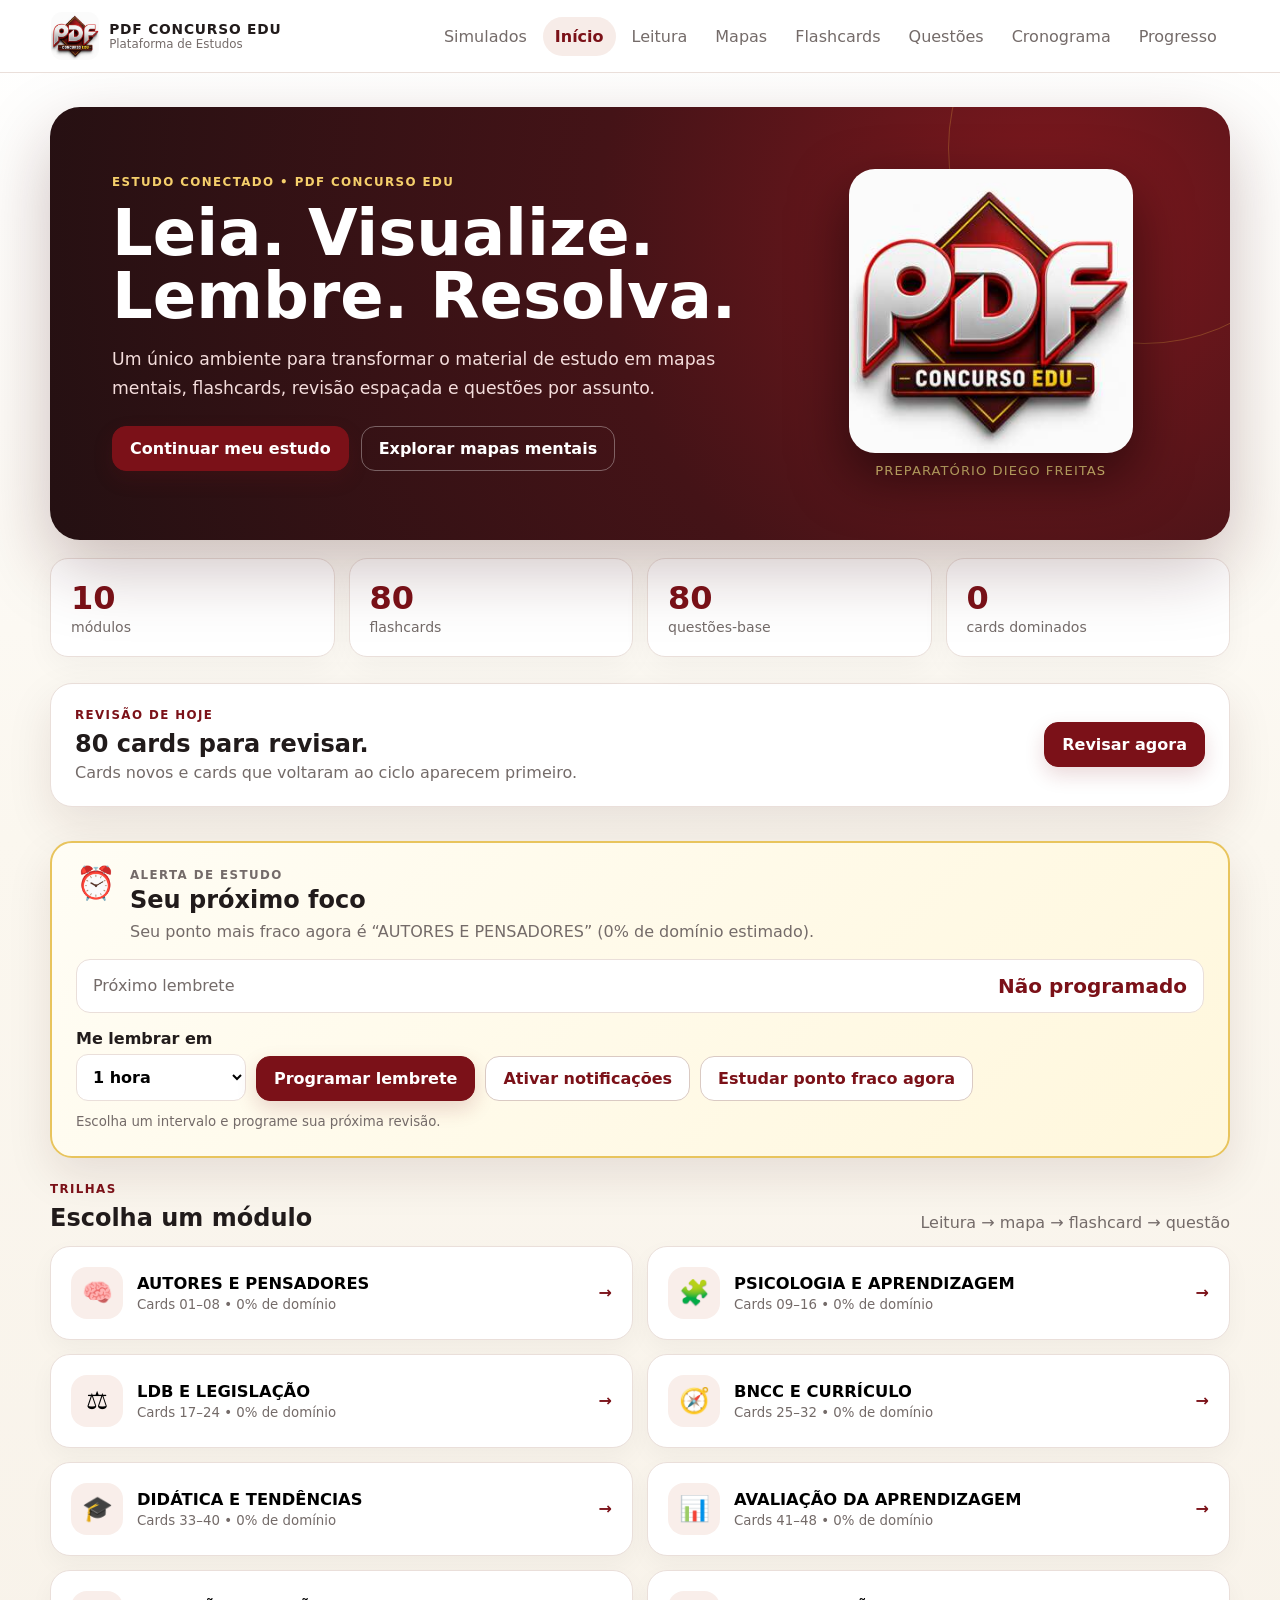
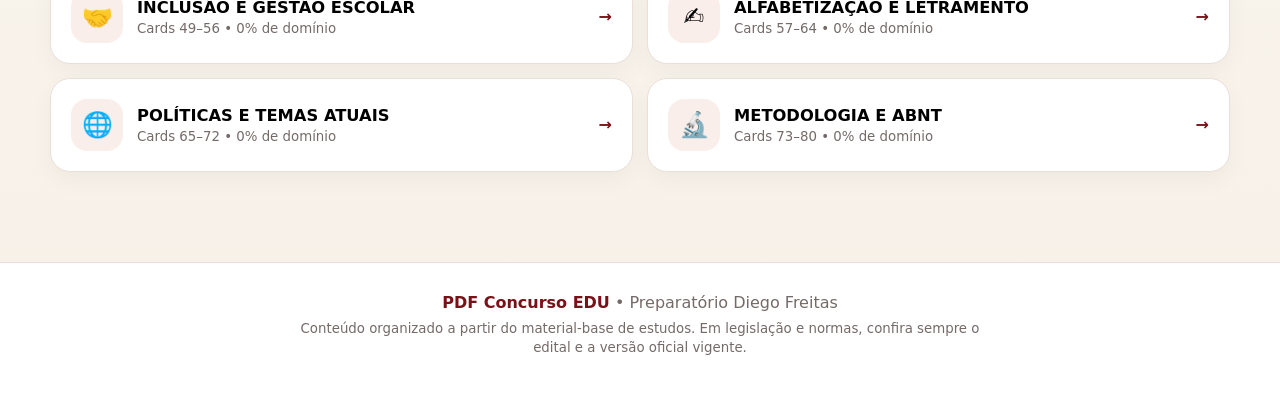
==== commit d3a5d322: "feat: connect planner to Pedagogo question catalog" ====
--- a/mapas/index.html
+++ b/mapas/index.html
@@ -348,7 +348,7 @@
     <section class="planner-step hidden" data-step="3">
       <div class="planner-subject-actions">
         <p class="planner-help">Cadastre a disciplina, a importância na sua prova, sua dificuldade e os tópicos na ordem em que deseja estudar.</p>
-        <button id="plannerLoadPedagogy" type="button" class="secondary compact">Carregar trilhas de Pedagogia</button>
+        <button id="plannerLoadPedagogy" type="button" class="secondary compact">Carregar banco PDF Pedagogo</button>
         <button id="plannerAddSubject" type="button" class="secondary compact">+ Adicionar disciplina</button>
       </div>
       <div id="plannerSubjects" class="planner-subjects"></div>
@@ -433,6 +433,7 @@
   <small>Conteúdo organizado a partir do material-base de estudos. Em legislação e normas, confira sempre o edital e a versão oficial vigente.</small>
 </footer>
 <script src="app.js"></script>
+<script src="../banks/catalog.js"></script>
 <script src="planner.js"></script>
 </body>
 </html>
--- a/mapas/planner.css
+++ b/mapas/planner.css
@@ -0,0 +1 @@
+.planner-page-head{margin-bottom:18px}.planner-head-actions{display:flex;gap:10px;flex-wrap:wrap}.planner-empty{text-align:center;padding:44px 24px}.planner-empty-icon{display:block;font-size:3rem;margin-bottom:10px}.planner-empty h2{margin:6px 0}.planner-empty p{max-width:700px;margin:0 auto 20px;color:var(--muted);line-height:1.55}.planner-metrics{display:grid;grid-template-columns:repeat(4,1fr);gap:12px;margin-bottom:16px}.planner-metrics article{background:#fff;border:1px solid var(--line);border-radius:18px;padding:18px}.planner-metrics b{display:block;color:var(--red);font-size:1.75rem}.planner-metrics span{color:var(--muted);font-size:.82rem}.planner-next{display:grid;grid-template-columns:1fr auto;gap:22px;align-items:center;border-left:5px solid var(--gold)}.planner-next.planner-overdue{border-left-color:var(--bad);background:#fff7f5}.planner-next h2{margin:3px 0 7px}.planner-next p{color:var(--muted);margin:0}.planner-next-actions{display:grid;gap:8px;min-width:170px}.planner-recipe{display:grid;gap:4px;margin-top:12px}.planner-recipe>strong{color:var(--red);margin-bottom:3px}.planner-recipe span{color:#504744;font-size:.9rem}.planner-week{display:grid;grid-template-columns:repeat(7,minmax(160px,1fr));gap:10px;overflow-x:auto;padding-bottom:8px}.planner-day{border:1px solid var(--line);border-radius:16px;overflow:hidden;background:#fbfaf7;min-width:160px}.planner-day.today{border-color:var(--gold);box-shadow:inset 0 0 0 1px var(--gold)}.planner-day>header{padding:11px 12px;background:#fff;border-bottom:1px solid var(--line);display:flex;justify-content:space-between;gap:8px}.planner-day>header b{font-size:.82rem}.planner-day>header span{font-size:.72rem;color:var(--muted)}.planner-day>div{padding:8px;display:grid;gap:7px}.planner-session{width:100%;border:1px solid var(--line);background:#fff;border-radius:12px;padding:9px;text-align:left;display:grid;grid-template-columns:auto 1fr auto;gap:8px;align-items:start;color:var(--ink)}.planner-session time{font-size:.72rem;color:var(--red);font-weight:850}.planner-session b{display:block;font-size:.78rem;line-height:1.25}.planner-session small{display:block;color:var(--muted);font-size:.68rem;line-height:1.3;margin-top:2px}.planner-session em{font-style:normal;font-weight:900;color:var(--muted)}.planner-session.done{background:#eff9f3;border-color:#abd2ba}.planner-session.overdue{background:#fff0ee;border-color:#e7aaa4}.planner-no-session{font-size:.72rem;color:var(--muted);text-align:center;margin:8px 0}.planner-two-col{display:grid;grid-template-columns:1.2fr .8fr;gap:16px;margin-top:16px}.planner-roadmap{display:grid;gap:15px}.roadmap-row{padding-bottom:12px;border-bottom:1px solid var(--line)}.roadmap-top{display:flex;justify-content:space-between;gap:10px}.roadmap-top span{font-weight:900;color:var(--red)}.roadmap-bar{height:7px;border-radius:99px;background:#eee3df;overflow:hidden;margin:7px 0}.roadmap-bar i{display:block;height:100%;background:linear-gradient(90deg,var(--red),var(--gold))}.roadmap-row small{color:var(--muted);line-height:1.4}.report-kpis{display:grid;grid-template-columns:repeat(3,1fr);gap:8px;margin-bottom:14px}.report-kpis div{background:#fbf7f1;border-radius:13px;padding:12px}.report-kpis b{display:block;color:var(--red);font-size:1.25rem}.report-kpis span{font-size:.7rem;color:var(--muted)}.report-list{display:grid;gap:7px}.report-list>div{display:flex;justify-content:space-between;gap:10px;border-bottom:1px dashed var(--line);padding-bottom:6px}.planner-report-note{font-size:.8rem;color:var(--muted);line-height:1.45;margin:14px 0 0}.planner-errors{display:grid;gap:10px}.planner-error{display:grid;grid-template-columns:1fr auto;gap:12px;align-items:center;border:1px solid var(--line);border-radius:14px;padding:13px;background:#fff}.planner-error span{display:block;color:var(--red);font-size:.72rem;font-weight:850;text-transform:uppercase}.planner-error b{display:block;margin:3px 0;font-size:.88rem}.planner-error small{display:block;color:var(--muted);line-height:1.35}.planner-dialog{width:min(860px,calc(100% - 24px));max-height:90vh;overflow:auto}.planner-stepbar{height:7px;border-radius:99px;background:#eee3df;overflow:hidden}.planner-stepbar i{display:block;height:100%;background:linear-gradient(90deg,var(--red),var(--gold));transition:.2s}.planner-step{padding:18px 0}.planner-step label{display:block;font-weight:800;color:#403735}.planner-step input[type=text],.planner-step input[type=date],.planner-step input[type=time],.planner-step select,.planner-step textarea{width:100%;margin-top:6px;padding:12px;border:1px solid var(--line);border-radius:12px;background:#fff;color:var(--ink);font:inherit;font-size:16px}.planner-form-grid{display:grid;grid-template-columns:repeat(3,1fr);gap:12px;margin-top:14px}.planner-help{color:var(--muted);line-height:1.5;margin-top:0}.planner-availability{display:grid;gap:9px}.availability-row{display:grid;grid-template-columns:1.1fr .8fr 1fr;gap:10px;align-items:end;border:1px solid var(--line);border-radius:14px;padding:11px}.availability-check{display:flex!important;align-items:center;gap:8px;min-height:44px}.planner-subject-actions{display:flex;align-items:center;justify-content:space-between;gap:10px;flex-wrap:wrap}.planner-subjects{display:grid;gap:12px;margin-top:12px}.subject-row{border:1px solid var(--line);border-radius:16px;padding:13px;background:#fbfaf7}.subject-row-top{display:grid;grid-template-columns:1fr 130px 130px 44px;gap:9px;align-items:end}.subject-remove{font-size:1.4rem;padding:8px;min-height:44px}.planner-fieldset{border:1px solid var(--line);border-radius:14px;padding:13px;margin-top:12px}.planner-fieldset legend{font-weight:900;color:var(--red)}.planner-fieldset label{display:flex;align-items:center;gap:8px;margin:7px 0}.planner-wizard-actions{display:flex;justify-content:flex-end;gap:10px;position:sticky;bottom:-32px;background:#fff;padding:14px 0 4px;border-top:1px solid var(--line)}.planner-alert-dialog{text-align:center;width:min(460px,calc(100% - 28px))}.planner-alarm-icon{display:block;font-size:3rem}@media(max-width:980px){.planner-metrics{grid-template-columns:repeat(2,1fr)}.planner-next{grid-template-columns:1fr}.planner-next-actions{grid-template-columns:repeat(3,1fr)}.planner-two-col{grid-template-columns:1fr}.planner-form-grid{grid-template-columns:1fr 1fr}.subject-row-top{grid-template-columns:1fr 110px 110px 44px}.bottomnav{grid-template-columns:repeat(6,1fr)!important}}@media(max-width:720px){.planner-metrics{grid-template-columns:1fr 1fr}.planner-next-actions{grid-template-columns:1fr}.planner-day{min-width:82vw}.planner-form-grid{grid-template-columns:1fr}.availability-row{grid-template-columns:1fr 1fr}.availability-check{grid-column:1/-1}.subject-row-top{grid-template-columns:1fr 1fr}.subject-row-top label:first-child{grid-column:1/-1}.planner-dialog{padding:22px 16px}.planner-error{grid-template-columns:1fr}}
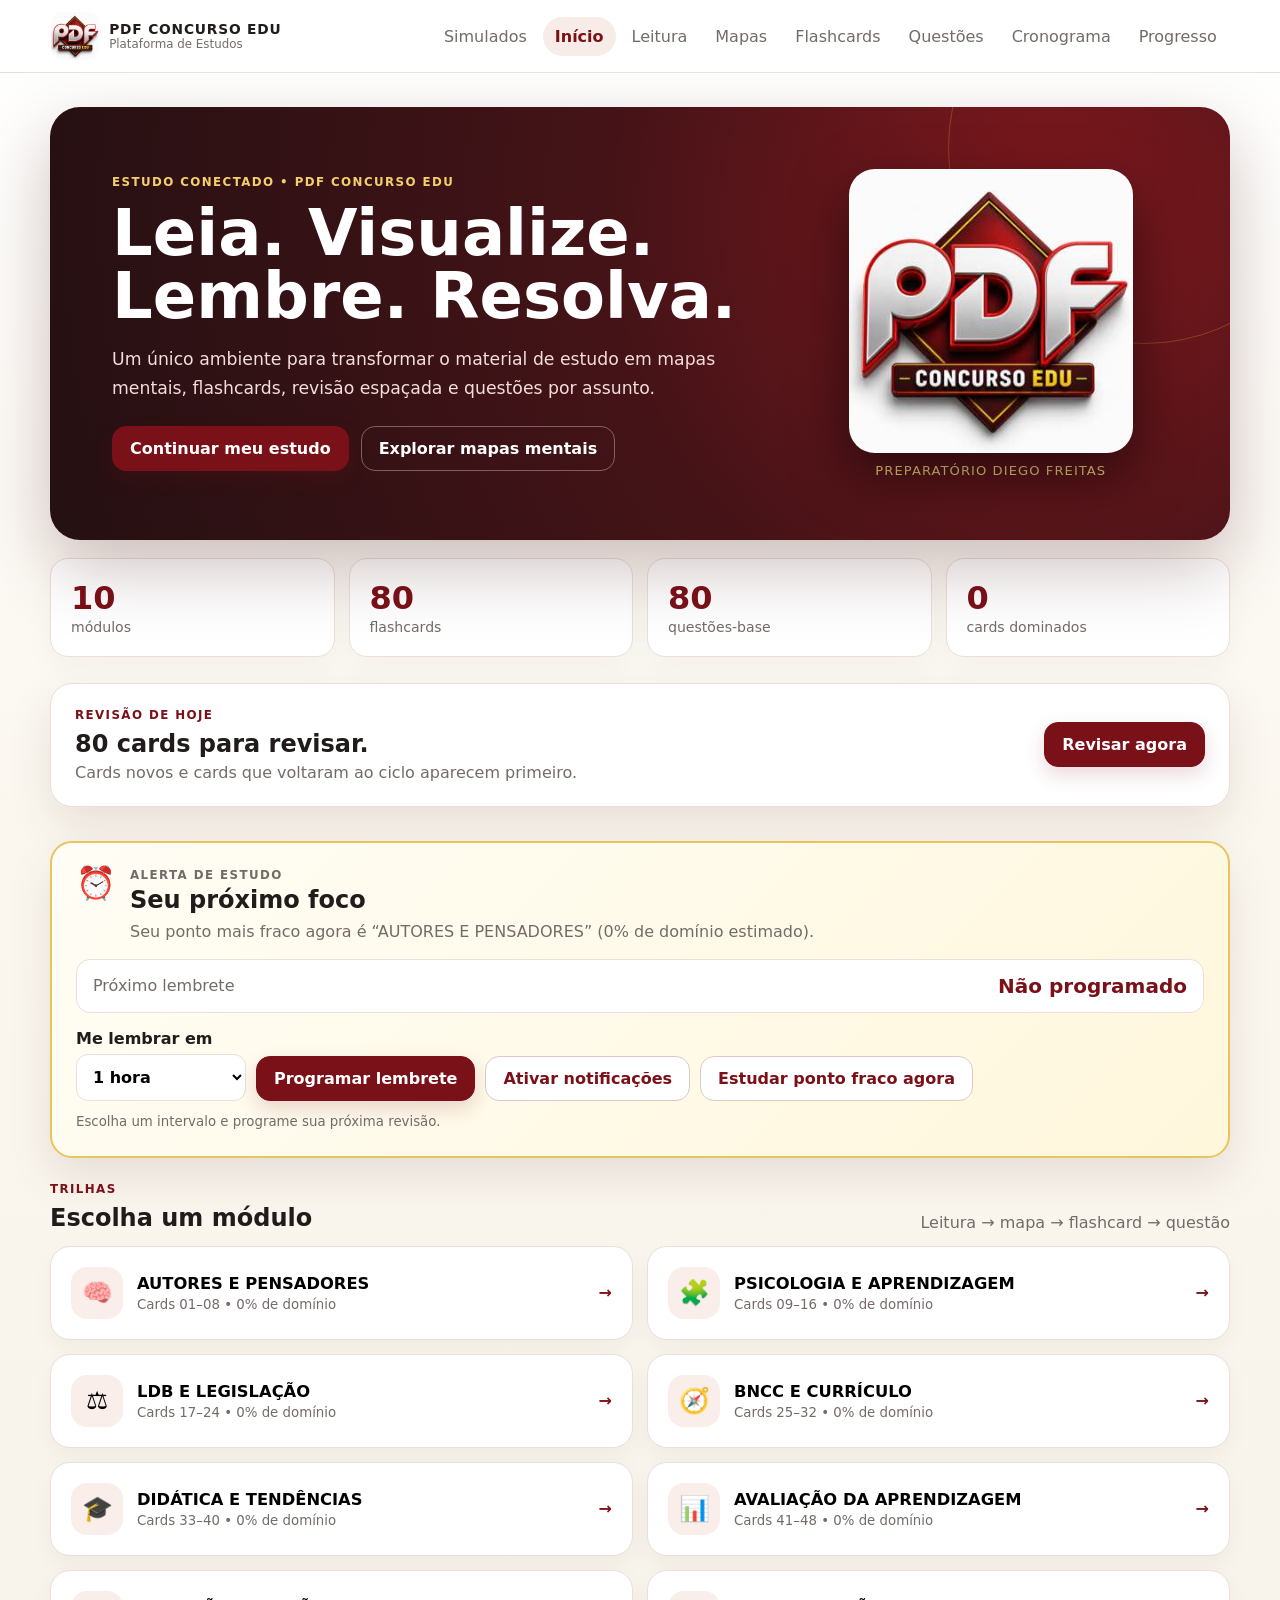
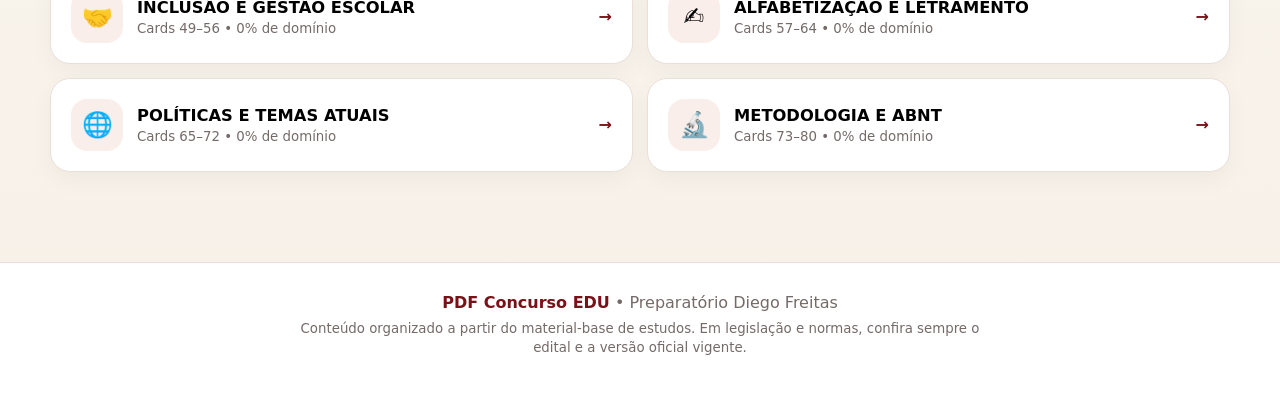
==== commit b1a8c3fe: "feat: add theory selectors to guided reading" ====
--- a/mapas/index.html
+++ b/mapas/index.html
@@ -101,8 +101,12 @@
 
   <section id="view-read" class="view hidden">
     <div class="page-head">
-      <div><p class="eyebrow">LEITURA GUIADA</p><h1>Resumo por assunto</h1><p>Os pontos-chave do material-base organizados para leitura rápida antes da revisão ativa.</p></div>
-      <div id="readSelector" class="module-select"></div>
+      <div><p class="eyebrow">LEITURA GUIADA</p><h1>Teoria e resumo por assunto</h1><p>Português, Raciocínio Lógico e Pedagogia organizados para estudar antes de resolver questões.</p></div>
+      <div class="reading-controls">
+        <label>Disciplina<select id="readDisciplineSelect"></select></label>
+        <label id="readTopicLabel">Assunto<select id="readTopicSelect"></select></label>
+        <div id="readSelector" class="module-select"></div>
+      </div>
     </div>
     <div class="reading-layout">
       <aside class="panel module-summary">
@@ -112,6 +116,7 @@
         <p id="readModuleMeta"></p>
         <button class="secondary full" data-jump="maps">Abrir mapa mental</button>
         <button class="secondary full" data-jump="cards">Revisar flashcards</button>
+        <button id="readQuizBtn" class="primary full">Resolver questões deste assunto</button>
       </aside>
       <div id="readingContent" class="reading-list"></div>
     </div>
@@ -432,6 +437,7 @@
   <strong>PDF Concurso EDU</strong> • Preparatório Diego Freitas
   <small>Conteúdo organizado a partir do material-base de estudos. Em legislação e normas, confira sempre o edital e a versão oficial vigente.</small>
 </footer>
+<script src="theory.js"></script>
 <script src="app.js"></script>
 <script src="../banks/catalog.js"></script>
 <script src="planner.js"></script>
